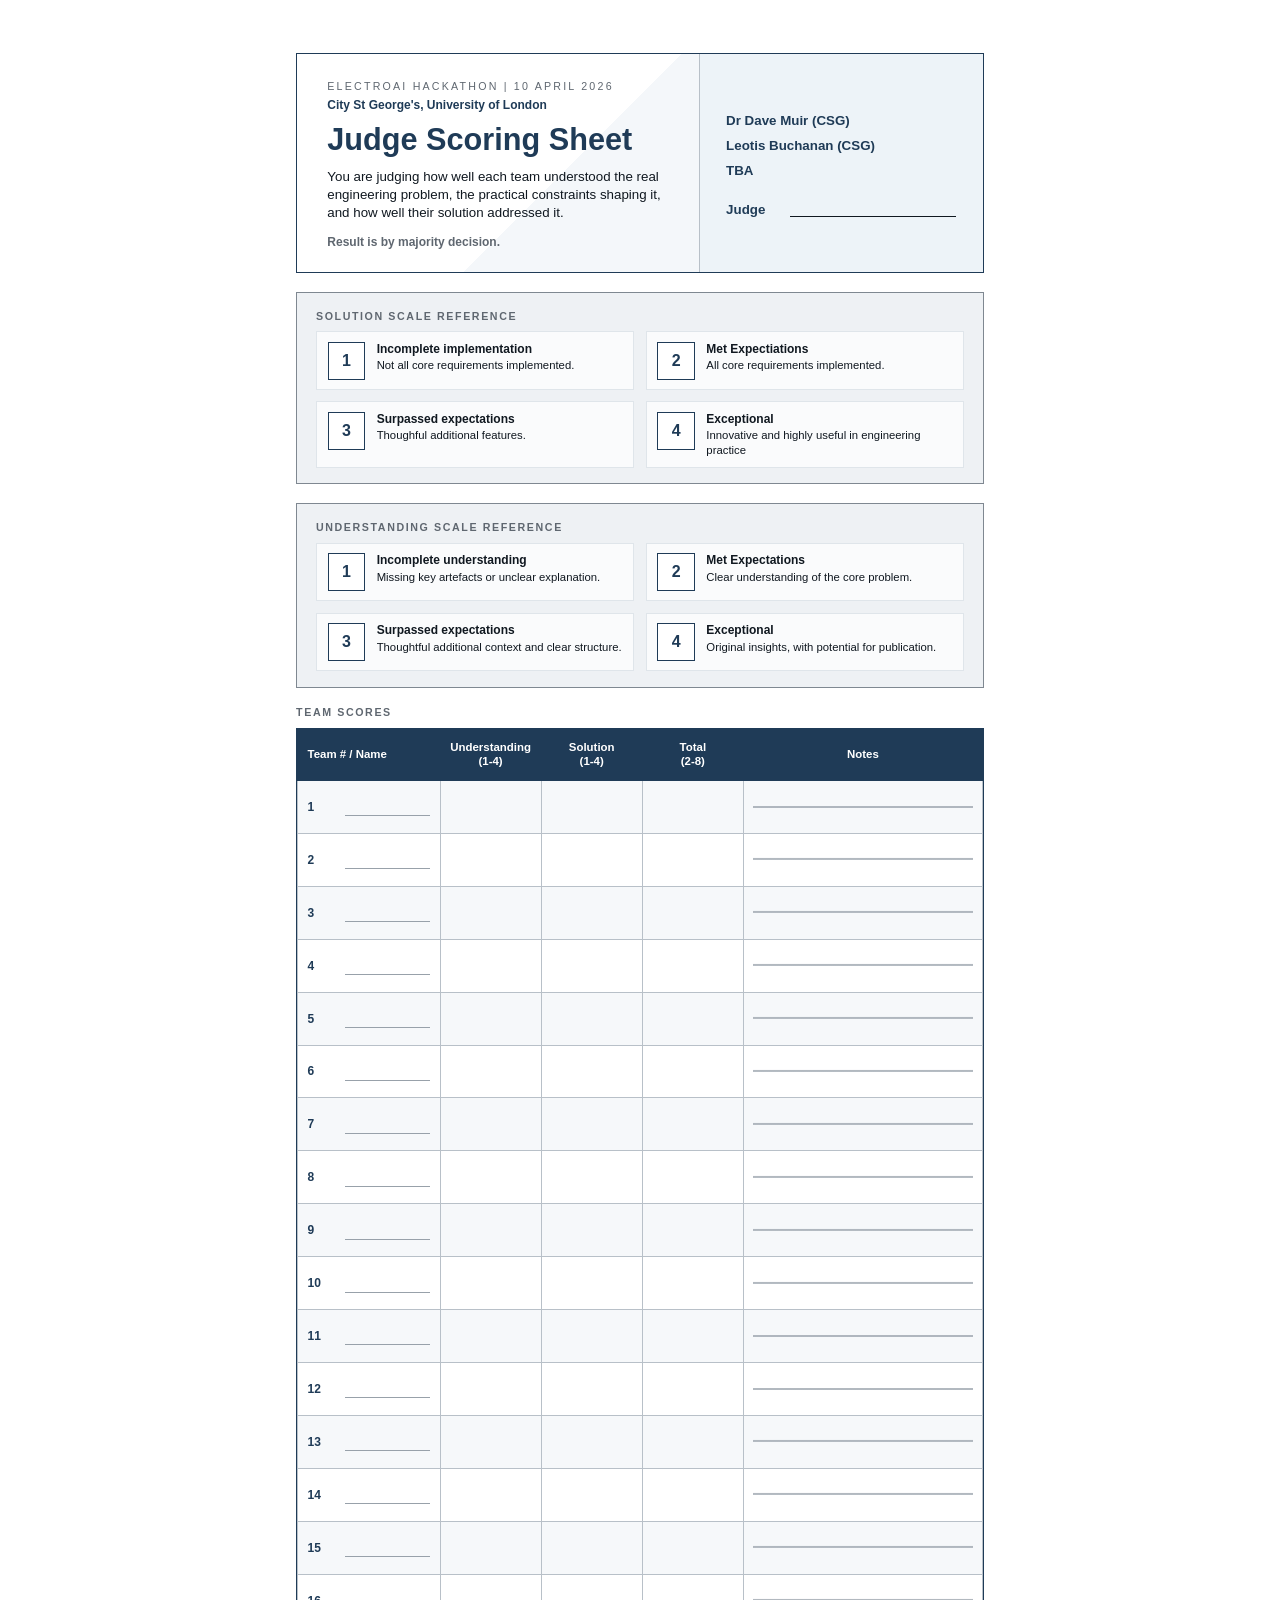
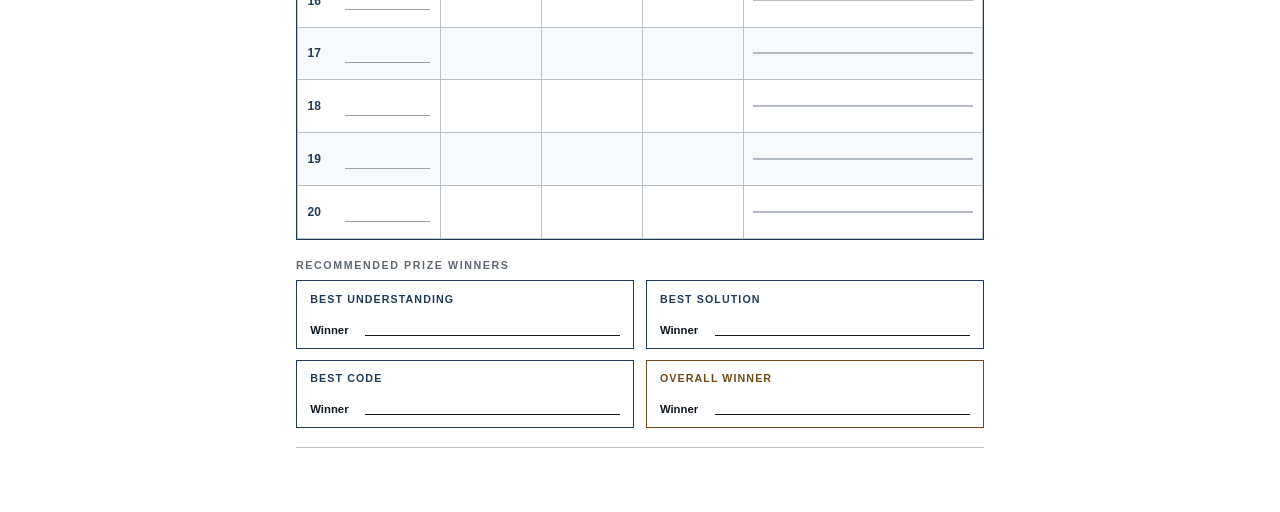
==== judging/electroai-hackathon/output/hackathon-scoring-rubric.html @ 56c5f837 "Add ElectroAI schedule and judging materials" ====
<!DOCTYPE html>
<html lang="en">
<head>
<meta charset="UTF-8">
<meta name="viewport" content="width=device-width, initial-scale=1.0">
<title>ElectroAI Hackathon - Judge Scoring Sheet</title>
<style>
  :root {
    --ink: #101820;
    --muted: #5f6770;
    --line: #b8c0c8;
    --panel: #eef1f4;
    --panel-dark: #dfe5ea;
    --accent: #1f3b57;
    --accent-soft: #edf3f8;
    --award: #6f4a19;
  }

  * {
    box-sizing: border-box;
  }

  html,
  body {
    margin: 0;
    padding: 0;
    background: #fff;
    color: var(--ink);
    font-family: Arial, Helvetica, sans-serif;
  }

  body {
    min-height: 297mm;
  }

  .page {
    width: 210mm;
    min-height: 297mm;
    margin: 0 auto;
    padding: 14mm;
    display: grid;
    grid-template-rows: auto auto 1fr auto auto;
    gap: 5mm;
  }

  .masthead {
    border: 1.6px solid var(--accent);
    display: grid;
    grid-template-columns: 1.35fr 0.95fr;
    min-height: 30mm;
  }

  .masthead-title {
    padding: 7mm 8mm 6mm;
    border-right: 1.2px solid var(--line);
    background:
      linear-gradient(135deg, #ffffff 0%, #ffffff 62%, #f4f7fa 62%, #f4f7fa 100%);
  }

  .eyebrow {
    font-size: 8pt;
    letter-spacing: 2.2px;
    text-transform: uppercase;
    color: var(--muted);
    margin-bottom: 1.5mm;
  }

  h1 {
    margin: 0 0 2mm;
    font-size: 23pt;
    line-height: 1;
    color: var(--accent);
  }

  .subtitle {
    font-size: 10pt;
    line-height: 1.35;
    max-width: 110mm;
  }

  .subtitle-note {
    margin: 2mm 0 0;
    font-size: 9pt;
    line-height: 1.2;
    color: var(--muted);
    font-weight: 700;
  }

  .venue-line {
    margin: 0 0 3mm;
    font-size: 9pt;
    line-height: 1.2;
    color: var(--accent);
    font-weight: 700;
  }

  .meta {
    padding: 7mm 7mm 6mm;
    display: grid;
    align-content: center;
    gap: 2mm;
    background: var(--accent-soft);
  }

  .meta-name {
    font-size: 10pt;
    line-height: 1.3;
    color: var(--accent);
    font-weight: 700;
  }

  .meta-entry {
    display: grid;
    grid-template-columns: 14mm 1fr;
    gap: 3mm;
    align-items: end;
    margin-top: 2mm;
    font-size: 10pt;
  }

  .meta-label {
    font-weight: 700;
    color: var(--accent);
  }

  .write-line {
    border-bottom: 1.2px solid var(--ink);
    min-height: 6mm;
  }

  .scale-box {
    border: 1.2px solid #7f8891;
    background: var(--panel);
    padding: 4.5mm 5mm 4mm;
  }

  .section-kicker {
    margin: 0 0 2.5mm;
    font-size: 8pt;
    letter-spacing: 1.6px;
    text-transform: uppercase;
    color: var(--muted);
    font-weight: 700;
  }

  .scale-grid {
    display: grid;
    grid-template-columns: 1fr 1fr;
    gap: 3mm;
  }

  .scale-item {
    display: grid;
    grid-template-columns: 10mm 1fr;
    gap: 3mm;
    align-items: start;
    background: rgba(255, 255, 255, 0.72);
    border: 1px solid var(--panel-dark);
    padding: 2.5mm 2.8mm;
  }

  .scale-score {
    width: 10mm;
    height: 10mm;
    border: 1.3px solid var(--accent);
    color: var(--accent);
    font-size: 12pt;
    font-weight: 700;
    display: grid;
    place-items: center;
    background: #fff;
  }

  .scale-copy strong {
    display: block;
    margin-bottom: 0.7mm;
    font-size: 9pt;
  }

  .scale-copy span {
    display: block;
    font-size: 8.5pt;
    line-height: 1.3;
  }

  .score-4-note {
    margin: 3mm 0 0;
    font-size: 8pt;
    line-height: 1.35;
    color: #39434c;
    font-style: italic;
  }

  .table-wrap {
    border: 1.6px solid var(--accent);
  }

  table {
    width: 100%;
    border-collapse: collapse;
    table-layout: fixed;
  }

  thead th {
    background: var(--accent);
    color: #fff;
    border: 1px solid var(--accent);
    padding: 3mm 2.5mm;
    font-size: 8.6pt;
    line-height: 1.2;
    text-align: center;
  }

  thead th:first-child,
  tbody td:first-child {
    text-align: left;
  }

  tbody td {
    border: 1px solid var(--line);
    height: 14mm;
    padding: 2mm 2.5mm;
    vertical-align: middle;
    font-size: 9pt;
  }

  tbody tr:nth-child(odd) td {
    background: #f6f8fa;
  }

  tbody tr:nth-child(even) td {
    background: #fff;
  }

  .team-col {
    width: 31mm;
  }

  .score-col {
    width: 22mm;
  }

  .total-col {
    width: 22mm;
  }

  .notes-col {
    width: 52mm;
  }

  .team-slot {
    display: flex;
    align-items: center;
    gap: 2mm;
  }

  .team-number {
    font-weight: 700;
    color: var(--accent);
    min-width: 8mm;
  }

  .name-line {
    flex: 1;
    border-bottom: 1px solid #98a1aa;
    min-height: 5mm;
  }

  .score-cell,
  .total-cell {
    text-align: center;
    font-size: 12pt;
    font-weight: 700;
  }

  .notes-cell {
    vertical-align: top;
  }

  .notes-lines {
    height: 100%;
    background-image:
      linear-gradient(to bottom, transparent 0, transparent 4.6mm, rgba(152, 161, 170, 0.75) 4.6mm, rgba(152, 161, 170, 0.75) 4.9mm, transparent 4.9mm, transparent 9.5mm);
    background-size: 100% 9.5mm;
  }

  .prizes {
    display: grid;
    grid-template-columns: 1fr 1fr;
    gap: 3mm;
  }

  .prize-card {
    border: 1.2px solid var(--accent);
    padding: 3mm 3.5mm;
    min-height: 18mm;
    background: #fff;
  }

  .prize-card.overall {
    border-color: var(--award);
  }

  .prize-title {
    font-size: 8pt;
    text-transform: uppercase;
    letter-spacing: 1.1px;
    font-weight: 700;
    color: var(--accent);
    margin-bottom: 2.2mm;
  }

  .prize-card.overall .prize-title {
    color: var(--award);
  }

  .winner-line {
    display: grid;
    grid-template-columns: 12mm 1fr;
    gap: 2.5mm;
    align-items: end;
    font-size: 9pt;
  }

  .winner-line strong {
    font-size: 8.5pt;
  }

  .footer {
    display: flex;
    justify-content: space-between;
    align-items: center;
    gap: 5mm;
    border-top: 1px solid var(--line);
    padding-top: 3mm;
    color: var(--muted);
    font-size: 8pt;
  }

  .footer strong {
    color: var(--ink);
  }

  @media print {
    @page {
      size: A4 portrait;
      margin: 8mm;
    }

    body {
      min-height: auto;
      -webkit-print-color-adjust: exact;
      print-color-adjust: exact;
    }

    .page {
      width: auto;
      min-height: auto;
      margin: 0;
      padding: 0;
      gap: 3mm;
    }

    .masthead {
      min-height: 24mm;
    }

    .masthead-title {
      padding: 5mm 6mm 4.5mm;
    }

    .meta {
      padding: 5mm 6mm 4.5mm;
    }

    h1 {
      margin: 0 0 1.2mm;
      font-size: 20pt;
    }

    .subtitle,
    .meta-name,
    .meta-entry {
      font-size: 9pt;
    }

    .subtitle-note,
    .venue-line {
      font-size: 8pt;
    }

    .scale-box {
      padding: 3mm 4mm;
    }

    .section-kicker {
      margin: 0 0 1.5mm;
    }

    .scale-grid {
      gap: 2mm;
    }

    .scale-item {
      padding: 2mm 2.2mm;
      gap: 2.5mm;
    }

    thead th {
      padding: 2.2mm 2mm;
      font-size: 8pt;
    }

    tbody td {
      height: 10mm;
      padding: 1.2mm 2mm;
      font-size: 8.2pt;
    }

    .notes-lines {
      background-image:
        linear-gradient(to bottom, transparent 0, transparent 3.5mm, rgba(152, 161, 170, 0.75) 3.5mm, rgba(152, 161, 170, 0.75) 3.7mm, transparent 3.7mm, transparent 7.4mm);
      background-size: 100% 7.4mm;
    }

    .prize-card {
      padding: 3mm;
    }
  }
</style>
</head>
<body>
  <main class="page">
    <section class="masthead">
      <div class="masthead-title">
        <div class="eyebrow">ElectroAI Hackathon | 10 April 2026</div>
        <p class="venue-line">City St George's, University of London</p>
        <h1>Judge Scoring Sheet</h1>
        <p class="subtitle">
          You are judging how well each team understood the real engineering problem, the practical constraints shaping it, and how well their solution addressed it.
        </p>
        <p class="subtitle-note">Result is by majority decision.</p>
      </div>
      <div class="meta">
        <div class="meta-name">Dr Dave Muir (CSG)</div>
        <div class="meta-name">Leotis Buchanan (CSG)</div>
        <div class="meta-name">TBA</div>
        <div class="meta-entry">
          <div class="meta-label">Judge</div>
          <div class="write-line"></div>
        </div>
      </div>
    </section>

    <section class="scale-box">
      <p class="section-kicker">Solution Scale Reference</p>
      <div class="scale-grid">
        <div class="scale-item">
          <div class="scale-score">1</div>
          <div class="scale-copy">
            <strong>Incomplete implementation</strong>
            <span>Not all core requirements implemented.</span>
          </div>
        </div>
        <div class="scale-item">
          <div class="scale-score">2</div>
          <div class="scale-copy">
            <strong>Met Expectiations</strong>
            <span>All core requirements implemented.</span>
          </div>
        </div>
        <div class="scale-item">
          <div class="scale-score">3</div>
          <div class="scale-copy">
            <strong>Surpassed expectations</strong>
            <span>Thoughful additional features.</span>
          </div>
        </div>
        <div class="scale-item">
          <div class="scale-score">4</div>
          <div class="scale-copy">
            <strong>Exceptional</strong>
            <span>Innovative and highly useful in engineering practice</span>
          </div>
        </div>
      </div>
    </section>

    <section class="scale-box">
      <p class="section-kicker">Understanding Scale Reference</p>
      <div class="scale-grid">
        <div class="scale-item">
          <div class="scale-score">1</div>
          <div class="scale-copy">
            <strong>Incomplete understanding</strong>
            <span>Missing key artefacts or unclear explanation.</span>
          </div>
        </div>
        <div class="scale-item">
          <div class="scale-score">2</div>
          <div class="scale-copy">
            <strong>Met Expectations</strong>
            <span>Clear understanding of the core problem.</span>
          </div>
        </div>
        <div class="scale-item">
          <div class="scale-score">3</div>
          <div class="scale-copy">
            <strong>Surpassed expectations</strong>
            <span>Thoughtful additional context and clear structure.</span>
          </div>
        </div>
        <div class="scale-item">
          <div class="scale-score">4</div>
          <div class="scale-copy">
            <strong>Exceptional</strong>
            <span>Original insights, with potential for publication.</span>
          </div>
        </div>
      </div>
    </section>

    <section>
      <p class="section-kicker">Team Scores</p>
      <div class="table-wrap">
        <table aria-label="ElectroAI Hackathon scoring table">
          <thead>
            <tr>
              <th class="team-col">Team # / Name</th>
              <th class="score-col">Understanding<br>(1-4)</th>
              <th class="score-col">Solution<br>(1-4)</th>
              <th class="total-col">Total<br>(2-8)</th>
              <th class="notes-col">Notes</th>
            </tr>
          </thead>
          <tbody>
            <tr>
              <td>
                <div class="team-slot"><span class="team-number">1</span><span class="name-line"></span></div>
              </td>
              <td class="score-cell"></td>
              <td class="score-cell"></td>
              <td class="total-cell"></td>
              <td class="notes-cell"><div class="notes-lines"></div></td>
            </tr>
            <tr>
              <td>
                <div class="team-slot"><span class="team-number">2</span><span class="name-line"></span></div>
              </td>
              <td class="score-cell"></td>
              <td class="score-cell"></td>
              <td class="total-cell"></td>
              <td class="notes-cell"><div class="notes-lines"></div></td>
            </tr>
            <tr>
              <td>
                <div class="team-slot"><span class="team-number">3</span><span class="name-line"></span></div>
              </td>
              <td class="score-cell"></td>
              <td class="score-cell"></td>
              <td class="total-cell"></td>
              <td class="notes-cell"><div class="notes-lines"></div></td>
            </tr>
            <tr>
              <td>
                <div class="team-slot"><span class="team-number">4</span><span class="name-line"></span></div>
              </td>
              <td class="score-cell"></td>
              <td class="score-cell"></td>
              <td class="total-cell"></td>
              <td class="notes-cell"><div class="notes-lines"></div></td>
            </tr>
            <tr>
              <td>
                <div class="team-slot"><span class="team-number">5</span><span class="name-line"></span></div>
              </td>
              <td class="score-cell"></td>
              <td class="score-cell"></td>
              <td class="total-cell"></td>
              <td class="notes-cell"><div class="notes-lines"></div></td>
            </tr>
            <tr>
              <td>
                <div class="team-slot"><span class="team-number">6</span><span class="name-line"></span></div>
              </td>
              <td class="score-cell"></td>
              <td class="score-cell"></td>
              <td class="total-cell"></td>
              <td class="notes-cell"><div class="notes-lines"></div></td>
            </tr>
            <tr>
              <td>
                <div class="team-slot"><span class="team-number">7</span><span class="name-line"></span></div>
              </td>
              <td class="score-cell"></td>
              <td class="score-cell"></td>
              <td class="total-cell"></td>
              <td class="notes-cell"><div class="notes-lines"></div></td>
            </tr>
            <tr>
              <td>
                <div class="team-slot"><span class="team-number">8</span><span class="name-line"></span></div>
              </td>
              <td class="score-cell"></td>
              <td class="score-cell"></td>
              <td class="total-cell"></td>
              <td class="notes-cell"><div class="notes-lines"></div></td>
            </tr>
            <tr>
              <td>
                <div class="team-slot"><span class="team-number">9</span><span class="name-line"></span></div>
              </td>
              <td class="score-cell"></td>
              <td class="score-cell"></td>
              <td class="total-cell"></td>
              <td class="notes-cell"><div class="notes-lines"></div></td>
            </tr>
            <tr>
              <td>
                <div class="team-slot"><span class="team-number">10</span><span class="name-line"></span></div>
              </td>
              <td class="score-cell"></td>
              <td class="score-cell"></td>
              <td class="total-cell"></td>
              <td class="notes-cell"><div class="notes-lines"></div></td>
            </tr>
            <tr>
              <td>
                <div class="team-slot"><span class="team-number">11</span><span class="name-line"></span></div>
              </td>
              <td class="score-cell"></td>
              <td class="score-cell"></td>
              <td class="total-cell"></td>
              <td class="notes-cell"><div class="notes-lines"></div></td>
            </tr>
            <tr>
              <td>
                <div class="team-slot"><span class="team-number">12</span><span class="name-line"></span></div>
              </td>
              <td class="score-cell"></td>
              <td class="score-cell"></td>
              <td class="total-cell"></td>
              <td class="notes-cell"><div class="notes-lines"></div></td>
            </tr>
            <tr>
              <td>
                <div class="team-slot"><span class="team-number">13</span><span class="name-line"></span></div>
              </td>
              <td class="score-cell"></td>
              <td class="score-cell"></td>
              <td class="total-cell"></td>
              <td class="notes-cell"><div class="notes-lines"></div></td>
            </tr>
            <tr>
              <td>
                <div class="team-slot"><span class="team-number">14</span><span class="name-line"></span></div>
              </td>
              <td class="score-cell"></td>
              <td class="score-cell"></td>
              <td class="total-cell"></td>
              <td class="notes-cell"><div class="notes-lines"></div></td>
            </tr>
            <tr>
              <td>
                <div class="team-slot"><span class="team-number">15</span><span class="name-line"></span></div>
              </td>
              <td class="score-cell"></td>
              <td class="score-cell"></td>
              <td class="total-cell"></td>
              <td class="notes-cell"><div class="notes-lines"></div></td>
            </tr>
            <tr>
              <td>
                <div class="team-slot"><span class="team-number">16</span><span class="name-line"></span></div>
              </td>
              <td class="score-cell"></td>
              <td class="score-cell"></td>
              <td class="total-cell"></td>
              <td class="notes-cell"><div class="notes-lines"></div></td>
            </tr>
            <tr>
              <td>
                <div class="team-slot"><span class="team-number">17</span><span class="name-line"></span></div>
              </td>
              <td class="score-cell"></td>
              <td class="score-cell"></td>
              <td class="total-cell"></td>
              <td class="notes-cell"><div class="notes-lines"></div></td>
            </tr>
            <tr>
              <td>
                <div class="team-slot"><span class="team-number">18</span><span class="name-line"></span></div>
              </td>
              <td class="score-cell"></td>
              <td class="score-cell"></td>
              <td class="total-cell"></td>
              <td class="notes-cell"><div class="notes-lines"></div></td>
            </tr>
            <tr>
              <td>
                <div class="team-slot"><span class="team-number">19</span><span class="name-line"></span></div>
              </td>
              <td class="score-cell"></td>
              <td class="score-cell"></td>
              <td class="total-cell"></td>
              <td class="notes-cell"><div class="notes-lines"></div></td>
            </tr>
            <tr>
              <td>
                <div class="team-slot"><span class="team-number">20</span><span class="name-line"></span></div>
              </td>
              <td class="score-cell"></td>
              <td class="score-cell"></td>
              <td class="total-cell"></td>
              <td class="notes-cell"><div class="notes-lines"></div></td>
            </tr>
          </tbody>
        </table>
      </div>
    </section>

    <section>
      <p class="section-kicker">Recommended Prize Winners</p>
      <div class="prizes">
        <div class="prize-card">
          <div class="prize-title">Best Understanding</div>
          <div class="winner-line">
            <strong>Winner</strong>
            <div class="write-line"></div>
          </div>
        </div>
        <div class="prize-card">
          <div class="prize-title">Best Solution</div>
          <div class="winner-line">
            <strong>Winner</strong>
            <div class="write-line"></div>
          </div>
        </div>
        <div class="prize-card">
          <div class="prize-title">Best Code</div>
          <div class="winner-line">
            <strong>Winner</strong>
            <div class="write-line"></div>
          </div>
        </div>
        <div class="prize-card overall">
          <div class="prize-title">Overall Winner</div>
          <div class="winner-line">
            <strong>Winner</strong>
            <div class="write-line"></div>
          </div>
        </div>
      </div>
    </section>

    <footer class="footer">
    </footer>
  </main>
</body>
</html>
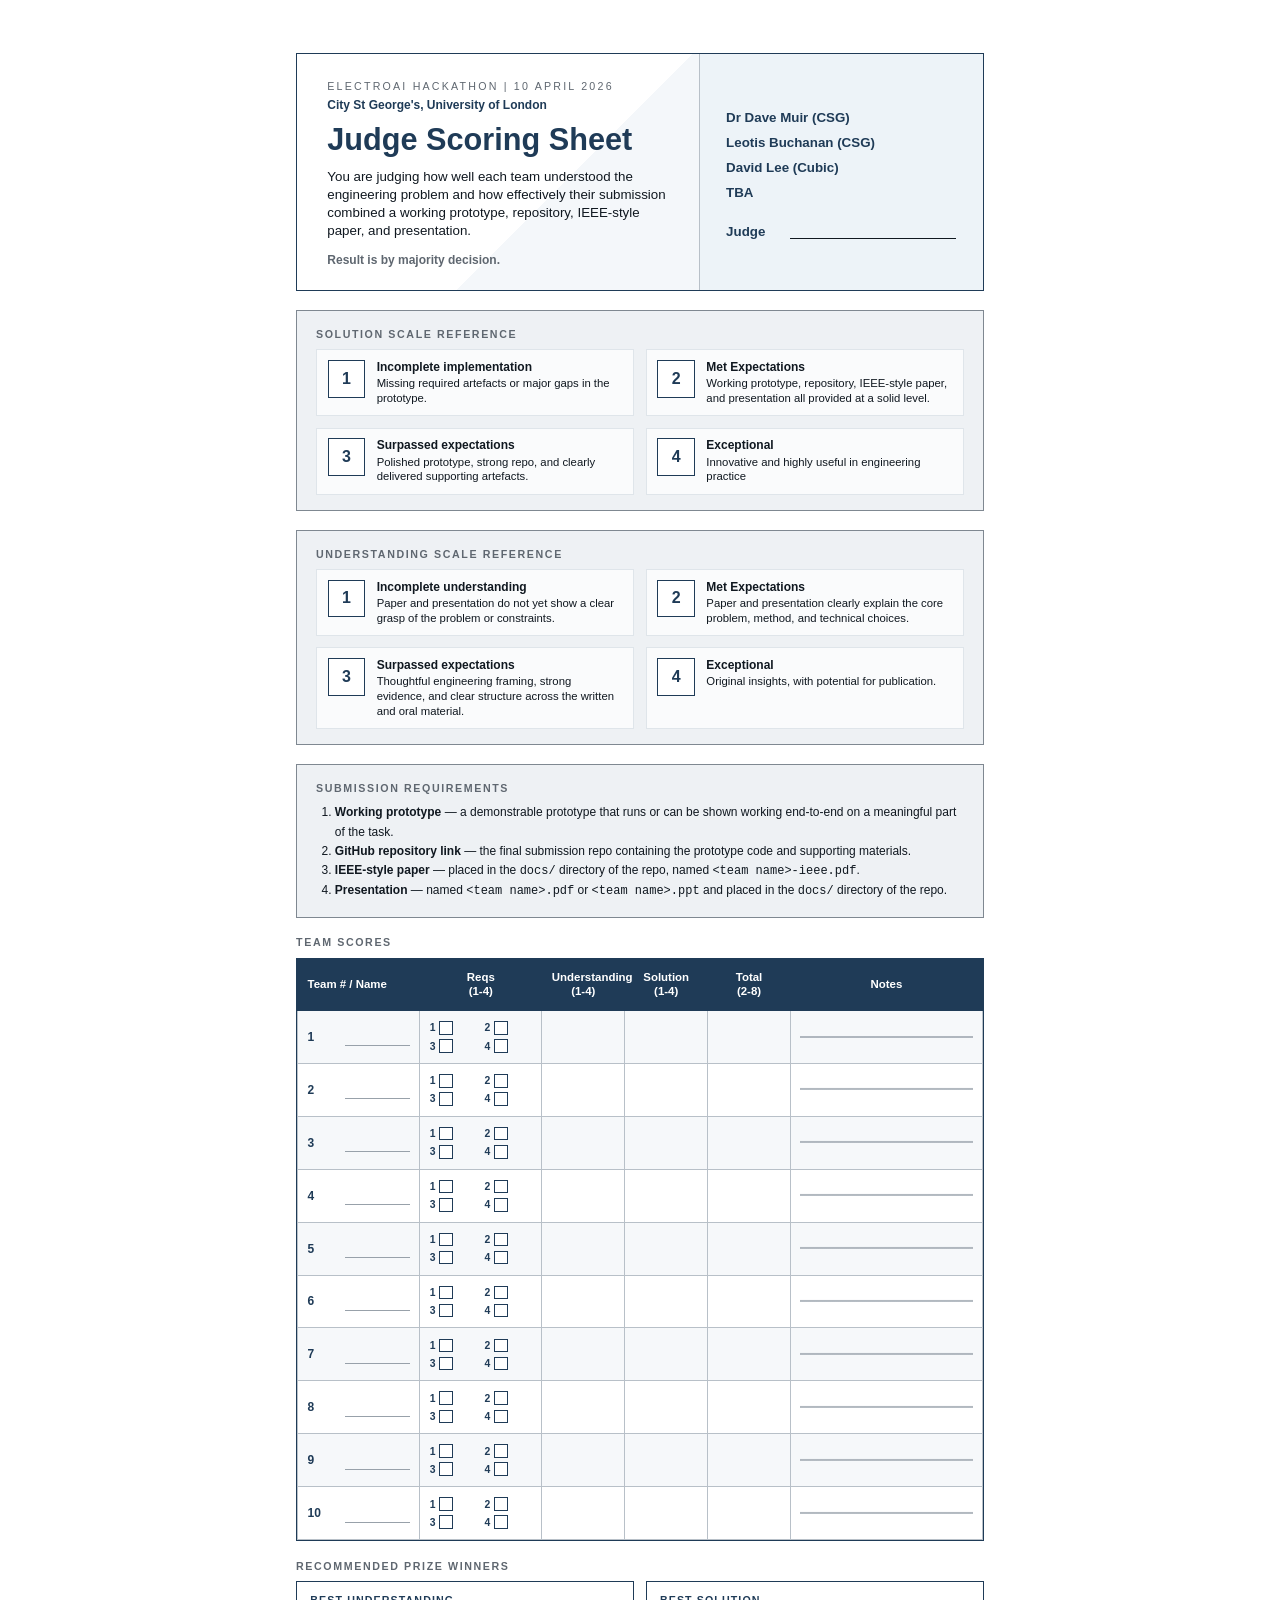
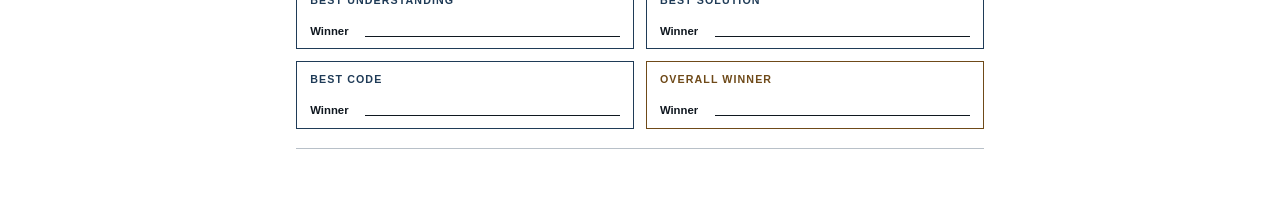
==== commit 95994674: "Update hackathon judging materials and winners" ====
--- a/judging/electroai-hackathon/output/hackathon-scoring-rubric.html
+++ b/judging/electroai-hackathon/output/hackathon-scoring-rubric.html
@@ -233,19 +233,23 @@
   }
 
   .team-col {
-    width: 31mm;
+    width: 28mm;
+  }
+
+  .req-col {
+    width: 28mm;
   }
 
   .score-col {
-    width: 22mm;
+    width: 19mm;
   }
 
   .total-col {
-    width: 22mm;
+    width: 19mm;
   }
 
   .notes-col {
-    width: 52mm;
+    width: 44mm;
   }
 
   .team-slot {
@@ -271,6 +275,35 @@
     text-align: center;
     font-size: 12pt;
     font-weight: 700;
+  }
+
+  .req-cell {
+    text-align: center;
+  }
+
+  .req-checks {
+    display: grid;
+    grid-template-columns: 1fr 1fr;
+    gap: 1.2mm 2mm;
+    justify-items: start;
+    align-items: center;
+  }
+
+  .req-item {
+    display: inline-flex;
+    align-items: center;
+    gap: 1mm;
+    font-size: 7.8pt;
+    color: var(--accent);
+    font-weight: 700;
+  }
+
+  .req-box {
+    display: inline-block;
+    width: 3.6mm;
+    height: 3.6mm;
+    border: 1px solid var(--accent);
+    background: #fff;
   }
 
   .notes-cell {
@@ -437,13 +470,14 @@
         <p class="venue-line">City St George's, University of London</p>
         <h1>Judge Scoring Sheet</h1>
         <p class="subtitle">
-          You are judging how well each team understood the real engineering problem, the practical constraints shaping it, and how well their solution addressed it.
+          You are judging how well each team understood the engineering problem and how effectively their submission combined a working prototype, repository, IEEE-style paper, and presentation.
         </p>
         <p class="subtitle-note">Result is by majority decision.</p>
       </div>
       <div class="meta">
         <div class="meta-name">Dr Dave Muir (CSG)</div>
         <div class="meta-name">Leotis Buchanan (CSG)</div>
+        <div class="meta-name">David Lee (Cubic)</div>
         <div class="meta-name">TBA</div>
         <div class="meta-entry">
           <div class="meta-label">Judge</div>
@@ -459,21 +493,21 @@
           <div class="scale-score">1</div>
           <div class="scale-copy">
             <strong>Incomplete implementation</strong>
-            <span>Not all core requirements implemented.</span>
+            <span>Missing required artefacts or major gaps in the prototype.</span>
           </div>
         </div>
         <div class="scale-item">
           <div class="scale-score">2</div>
           <div class="scale-copy">
-            <strong>Met Expectiations</strong>
-            <span>All core requirements implemented.</span>
+            <strong>Met Expectations</strong>
+            <span>Working prototype, repository, IEEE-style paper, and presentation all provided at a solid level.</span>
           </div>
         </div>
         <div class="scale-item">
           <div class="scale-score">3</div>
           <div class="scale-copy">
             <strong>Surpassed expectations</strong>
-            <span>Thoughful additional features.</span>
+            <span>Polished prototype, strong repo, and clearly delivered supporting artefacts.</span>
           </div>
         </div>
         <div class="scale-item">
@@ -493,21 +527,21 @@
           <div class="scale-score">1</div>
           <div class="scale-copy">
             <strong>Incomplete understanding</strong>
-            <span>Missing key artefacts or unclear explanation.</span>
+            <span>Paper and presentation do not yet show a clear grasp of the problem or constraints.</span>
           </div>
         </div>
         <div class="scale-item">
           <div class="scale-score">2</div>
           <div class="scale-copy">
             <strong>Met Expectations</strong>
-            <span>Clear understanding of the core problem.</span>
+            <span>Paper and presentation clearly explain the core problem, method, and technical choices.</span>
           </div>
         </div>
         <div class="scale-item">
           <div class="scale-score">3</div>
           <div class="scale-copy">
             <strong>Surpassed expectations</strong>
-            <span>Thoughtful additional context and clear structure.</span>
+            <span>Thoughtful engineering framing, strong evidence, and clear structure across the written and oral material.</span>
           </div>
         </div>
         <div class="scale-item">
@@ -520,6 +554,16 @@
       </div>
     </section>
 
+    <section class="scale-box">
+      <p class="section-kicker">Submission Requirements</p>
+      <ol style="margin:0;padding-left:5mm;font-size:9pt;line-height:1.6;">
+        <li><strong>Working prototype</strong> — a demonstrable prototype that runs or can be shown working end-to-end on a meaningful part of the task.</li>
+        <li><strong>GitHub repository link</strong> — the final submission repo containing the prototype code and supporting materials.</li>
+        <li><strong>IEEE-style paper</strong> — placed in the <code>docs/</code> directory of the repo, named <code>&lt;team name&gt;-ieee.pdf</code>.</li>
+        <li><strong>Presentation</strong> — named <code>&lt;team name&gt;.pdf</code> or <code>&lt;team name&gt;.ppt</code> and placed in the <code>docs/</code> directory of the repo.</li>
+      </ol>
+    </section>
+
     <section>
       <p class="section-kicker">Team Scores</p>
       <div class="table-wrap">
@@ -527,6 +571,7 @@
           <thead>
             <tr>
               <th class="team-col">Team # / Name</th>
+              <th class="req-col">Reqs<br>(1-4)</th>
               <th class="score-col">Understanding<br>(1-4)</th>
               <th class="score-col">Solution<br>(1-4)</th>
               <th class="total-col">Total<br>(2-8)</th>
@@ -538,6 +583,7 @@
               <td>
                 <div class="team-slot"><span class="team-number">1</span><span class="name-line"></span></div>
               </td>
+              <td class="req-cell"><div class="req-checks"><span class="req-item">1<span class="req-box"></span></span><span class="req-item">2<span class="req-box"></span></span><span class="req-item">3<span class="req-box"></span></span><span class="req-item">4<span class="req-box"></span></span></div></td>
               <td class="score-cell"></td>
               <td class="score-cell"></td>
               <td class="total-cell"></td>
@@ -547,6 +593,7 @@
               <td>
                 <div class="team-slot"><span class="team-number">2</span><span class="name-line"></span></div>
               </td>
+              <td class="req-cell"><div class="req-checks"><span class="req-item">1<span class="req-box"></span></span><span class="req-item">2<span class="req-box"></span></span><span class="req-item">3<span class="req-box"></span></span><span class="req-item">4<span class="req-box"></span></span></div></td>
               <td class="score-cell"></td>
               <td class="score-cell"></td>
               <td class="total-cell"></td>
@@ -556,6 +603,7 @@
               <td>
                 <div class="team-slot"><span class="team-number">3</span><span class="name-line"></span></div>
               </td>
+              <td class="req-cell"><div class="req-checks"><span class="req-item">1<span class="req-box"></span></span><span class="req-item">2<span class="req-box"></span></span><span class="req-item">3<span class="req-box"></span></span><span class="req-item">4<span class="req-box"></span></span></div></td>
               <td class="score-cell"></td>
               <td class="score-cell"></td>
               <td class="total-cell"></td>
@@ -565,6 +613,7 @@
               <td>
                 <div class="team-slot"><span class="team-number">4</span><span class="name-line"></span></div>
               </td>
+              <td class="req-cell"><div class="req-checks"><span class="req-item">1<span class="req-box"></span></span><span class="req-item">2<span class="req-box"></span></span><span class="req-item">3<span class="req-box"></span></span><span class="req-item">4<span class="req-box"></span></span></div></td>
               <td class="score-cell"></td>
               <td class="score-cell"></td>
               <td class="total-cell"></td>
@@ -574,6 +623,7 @@
               <td>
                 <div class="team-slot"><span class="team-number">5</span><span class="name-line"></span></div>
               </td>
+              <td class="req-cell"><div class="req-checks"><span class="req-item">1<span class="req-box"></span></span><span class="req-item">2<span class="req-box"></span></span><span class="req-item">3<span class="req-box"></span></span><span class="req-item">4<span class="req-box"></span></span></div></td>
               <td class="score-cell"></td>
               <td class="score-cell"></td>
               <td class="total-cell"></td>
@@ -583,6 +633,7 @@
               <td>
                 <div class="team-slot"><span class="team-number">6</span><span class="name-line"></span></div>
               </td>
+              <td class="req-cell"><div class="req-checks"><span class="req-item">1<span class="req-box"></span></span><span class="req-item">2<span class="req-box"></span></span><span class="req-item">3<span class="req-box"></span></span><span class="req-item">4<span class="req-box"></span></span></div></td>
               <td class="score-cell"></td>
               <td class="score-cell"></td>
               <td class="total-cell"></td>
@@ -592,6 +643,7 @@
               <td>
                 <div class="team-slot"><span class="team-number">7</span><span class="name-line"></span></div>
               </td>
+              <td class="req-cell"><div class="req-checks"><span class="req-item">1<span class="req-box"></span></span><span class="req-item">2<span class="req-box"></span></span><span class="req-item">3<span class="req-box"></span></span><span class="req-item">4<span class="req-box"></span></span></div></td>
               <td class="score-cell"></td>
               <td class="score-cell"></td>
               <td class="total-cell"></td>
@@ -601,6 +653,7 @@
               <td>
                 <div class="team-slot"><span class="team-number">8</span><span class="name-line"></span></div>
               </td>
+              <td class="req-cell"><div class="req-checks"><span class="req-item">1<span class="req-box"></span></span><span class="req-item">2<span class="req-box"></span></span><span class="req-item">3<span class="req-box"></span></span><span class="req-item">4<span class="req-box"></span></span></div></td>
               <td class="score-cell"></td>
               <td class="score-cell"></td>
               <td class="total-cell"></td>
@@ -610,6 +663,7 @@
               <td>
                 <div class="team-slot"><span class="team-number">9</span><span class="name-line"></span></div>
               </td>
+              <td class="req-cell"><div class="req-checks"><span class="req-item">1<span class="req-box"></span></span><span class="req-item">2<span class="req-box"></span></span><span class="req-item">3<span class="req-box"></span></span><span class="req-item">4<span class="req-box"></span></span></div></td>
               <td class="score-cell"></td>
               <td class="score-cell"></td>
               <td class="total-cell"></td>
@@ -619,96 +673,7 @@
               <td>
                 <div class="team-slot"><span class="team-number">10</span><span class="name-line"></span></div>
               </td>
-              <td class="score-cell"></td>
-              <td class="score-cell"></td>
-              <td class="total-cell"></td>
-              <td class="notes-cell"><div class="notes-lines"></div></td>
-            </tr>
-            <tr>
-              <td>
-                <div class="team-slot"><span class="team-number">11</span><span class="name-line"></span></div>
-              </td>
-              <td class="score-cell"></td>
-              <td class="score-cell"></td>
-              <td class="total-cell"></td>
-              <td class="notes-cell"><div class="notes-lines"></div></td>
-            </tr>
-            <tr>
-              <td>
-                <div class="team-slot"><span class="team-number">12</span><span class="name-line"></span></div>
-              </td>
-              <td class="score-cell"></td>
-              <td class="score-cell"></td>
-              <td class="total-cell"></td>
-              <td class="notes-cell"><div class="notes-lines"></div></td>
-            </tr>
-            <tr>
-              <td>
-                <div class="team-slot"><span class="team-number">13</span><span class="name-line"></span></div>
-              </td>
-              <td class="score-cell"></td>
-              <td class="score-cell"></td>
-              <td class="total-cell"></td>
-              <td class="notes-cell"><div class="notes-lines"></div></td>
-            </tr>
-            <tr>
-              <td>
-                <div class="team-slot"><span class="team-number">14</span><span class="name-line"></span></div>
-              </td>
-              <td class="score-cell"></td>
-              <td class="score-cell"></td>
-              <td class="total-cell"></td>
-              <td class="notes-cell"><div class="notes-lines"></div></td>
-            </tr>
-            <tr>
-              <td>
-                <div class="team-slot"><span class="team-number">15</span><span class="name-line"></span></div>
-              </td>
-              <td class="score-cell"></td>
-              <td class="score-cell"></td>
-              <td class="total-cell"></td>
-              <td class="notes-cell"><div class="notes-lines"></div></td>
-            </tr>
-            <tr>
-              <td>
-                <div class="team-slot"><span class="team-number">16</span><span class="name-line"></span></div>
-              </td>
-              <td class="score-cell"></td>
-              <td class="score-cell"></td>
-              <td class="total-cell"></td>
-              <td class="notes-cell"><div class="notes-lines"></div></td>
-            </tr>
-            <tr>
-              <td>
-                <div class="team-slot"><span class="team-number">17</span><span class="name-line"></span></div>
-              </td>
-              <td class="score-cell"></td>
-              <td class="score-cell"></td>
-              <td class="total-cell"></td>
-              <td class="notes-cell"><div class="notes-lines"></div></td>
-            </tr>
-            <tr>
-              <td>
-                <div class="team-slot"><span class="team-number">18</span><span class="name-line"></span></div>
-              </td>
-              <td class="score-cell"></td>
-              <td class="score-cell"></td>
-              <td class="total-cell"></td>
-              <td class="notes-cell"><div class="notes-lines"></div></td>
-            </tr>
-            <tr>
-              <td>
-                <div class="team-slot"><span class="team-number">19</span><span class="name-line"></span></div>
-              </td>
-              <td class="score-cell"></td>
-              <td class="score-cell"></td>
-              <td class="total-cell"></td>
-              <td class="notes-cell"><div class="notes-lines"></div></td>
-            </tr>
-            <tr>
-              <td>
-                <div class="team-slot"><span class="team-number">20</span><span class="name-line"></span></div>
-              </td>
+              <td class="req-cell"><div class="req-checks"><span class="req-item">1<span class="req-box"></span></span><span class="req-item">2<span class="req-box"></span></span><span class="req-item">3<span class="req-box"></span></span><span class="req-item">4<span class="req-box"></span></span></div></td>
               <td class="score-cell"></td>
               <td class="score-cell"></td>
               <td class="total-cell"></td>
